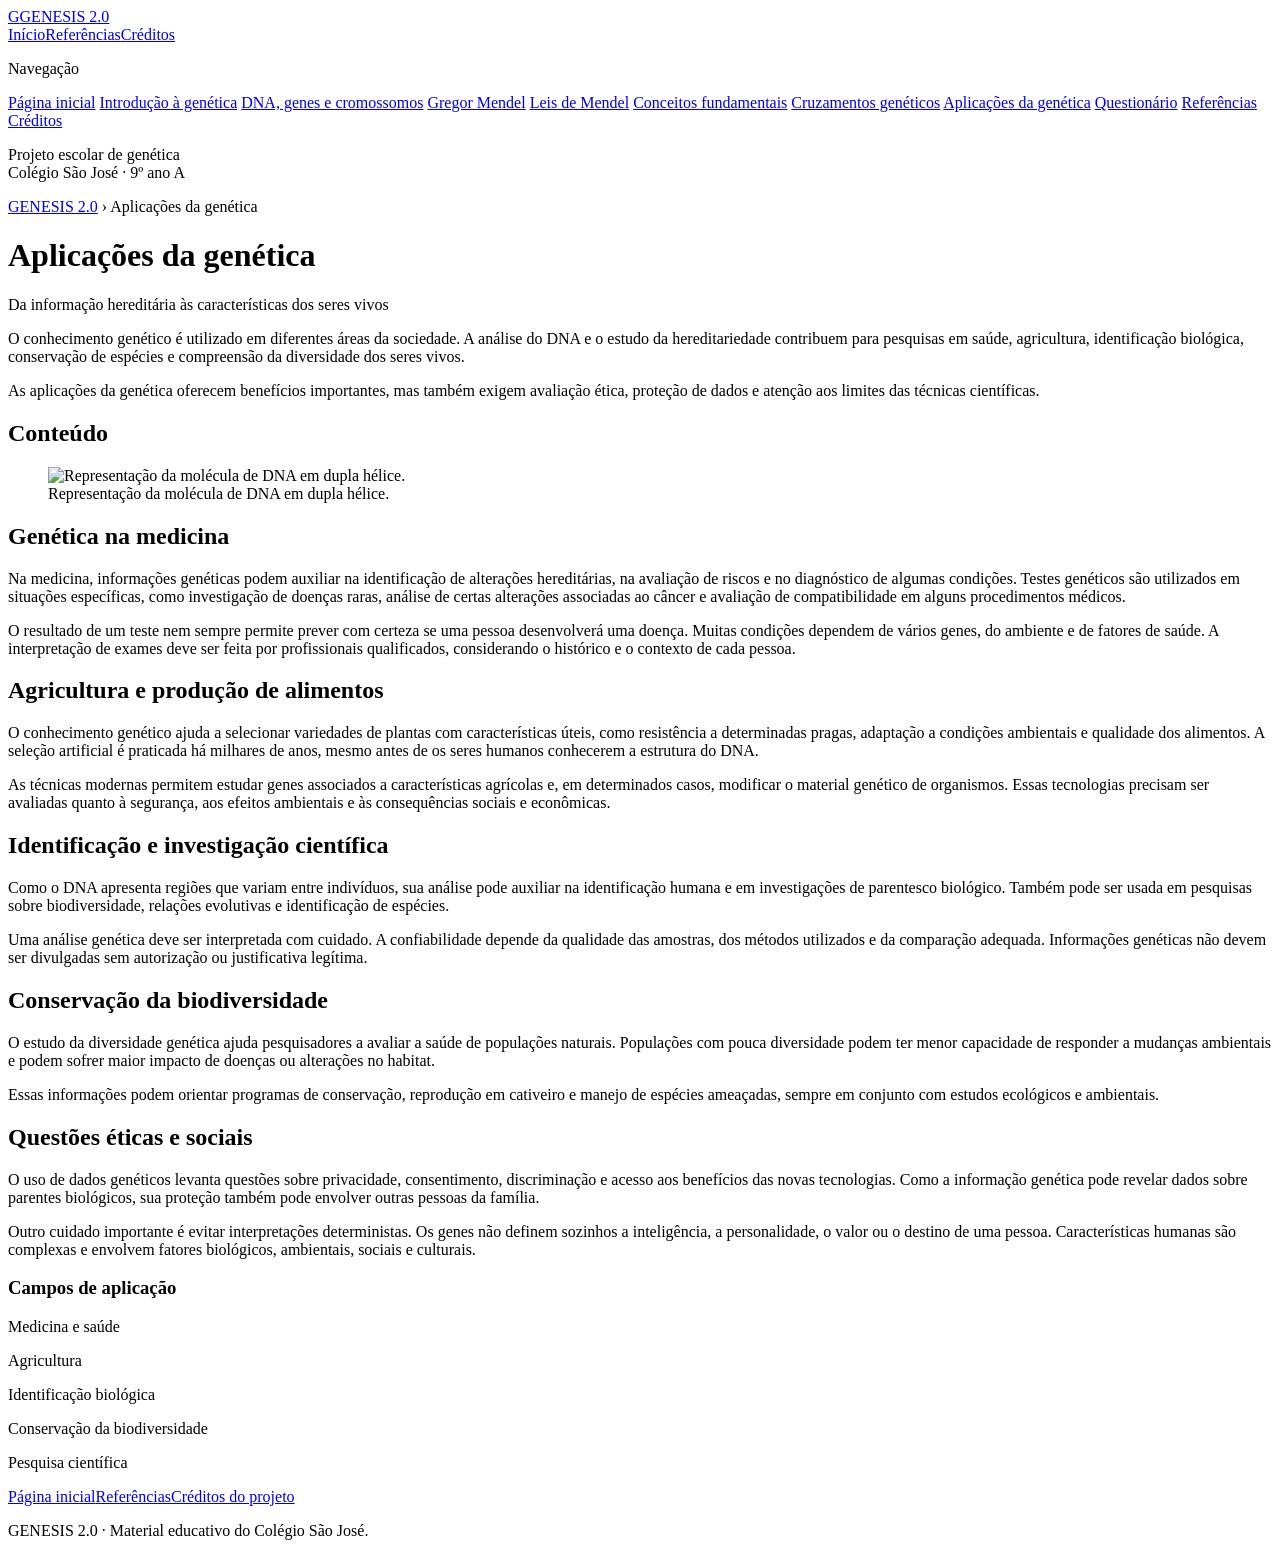
==== aplicacoes.html @ a6f17066 "Add files via upload" ====
<!doctype html>
<html lang="pt-BR">
<head>
<meta charset="utf-8"><meta name="viewport" content="width=device-width, initial-scale=1">
<meta name="description" content="O conhecimento genético é utilizado em diferentes áreas da sociedade. A análise do DNA e o estudo da hereditariedade contribuem para pesquisas em saúd">
<title>Aplicações da genética | GENESIS 2.0</title>
<link rel="stylesheet" href="assets/estilo.css"><script defer src="assets/site.js"></script>
</head>
<body>
<header class="topbar"><a class="brand" href="index.html"><span class="brand-mark">G</span><span>GENESIS 2.0</span></a>
<nav class="toplinks"><a href="index.html">Início</a><a href="referencias.html">Referências</a><a href="creditos.html">Créditos</a></nav></header>
<div class="layout">
<aside class="sidebar"><p class="side-title">Navegação</p><nav class="side-nav"><a href="index.html">Página inicial</a>
<a href="introducao.html">Introdução à genética</a>
<a href="dna.html">DNA, genes e cromossomos</a>
<a href="mendel.html">Gregor Mendel</a>
<a href="leis.html">Leis de Mendel</a>
<a href="conceitos.html">Conceitos fundamentais</a>
<a href="cruzamentos.html">Cruzamentos genéticos</a>
<a href="aplicacoes.html">Aplicações da genética</a>
<a href="quiz.html">Questionário</a>
<a href="referencias.html">Referências</a>
<a href="creditos.html">Créditos</a></nav><p class="side-note">Projeto escolar de genética<br>Colégio São José · 9º ano A</p></aside>
<main>
<div class="crumb"><a href="index.html">GENESIS 2.0</a> › Aplicações da genética</div>
<header class="article-head"><h1>Aplicações da genética</h1><div class="subtitle">Da informação hereditária às características dos seres vivos</div></header>
<p class="intro">O conhecimento genético é utilizado em diferentes áreas da sociedade. A análise do DNA e o estudo da hereditariedade contribuem para pesquisas em saúde, agricultura, identificação biológica, conservação de espécies e compreensão da diversidade dos seres vivos.</p><p class="lead">As aplicações da genética oferecem benefícios importantes, mas também exigem avaliação ética, proteção de dados e atenção aos limites das técnicas científicas.</p>
<div class="toc"><h2>Conteúdo</h2><ol id="toc-list"></ol></div>
<div class="article-grid"><article class="article-body"><figure class="figure"><img src="assets/dna.svg" alt="Representação da molécula de DNA em dupla hélice."><figcaption class="caption">Representação da molécula de DNA em dupla hélice.</figcaption></figure><section><h2 id="secao-1">Genética na medicina</h2><p>Na medicina, informações genéticas podem auxiliar na identificação de alterações hereditárias, na avaliação de riscos e no diagnóstico de algumas condições. Testes genéticos são utilizados em situações específicas, como investigação de doenças raras, análise de certas alterações associadas ao câncer e avaliação de compatibilidade em alguns procedimentos médicos.</p>
<p>O resultado de um teste nem sempre permite prever com certeza se uma pessoa desenvolverá uma doença. Muitas condições dependem de vários genes, do ambiente e de fatores de saúde. A interpretação de exames deve ser feita por profissionais qualificados, considerando o histórico e o contexto de cada pessoa.</p></section>
<section><h2 id="secao-2">Agricultura e produção de alimentos</h2><p>O conhecimento genético ajuda a selecionar variedades de plantas com características úteis, como resistência a determinadas pragas, adaptação a condições ambientais e qualidade dos alimentos. A seleção artificial é praticada há milhares de anos, mesmo antes de os seres humanos conhecerem a estrutura do DNA.</p>
<p>As técnicas modernas permitem estudar genes associados a características agrícolas e, em determinados casos, modificar o material genético de organismos. Essas tecnologias precisam ser avaliadas quanto à segurança, aos efeitos ambientais e às consequências sociais e econômicas.</p></section>
<section><h2 id="secao-3">Identificação e investigação científica</h2><p>Como o DNA apresenta regiões que variam entre indivíduos, sua análise pode auxiliar na identificação humana e em investigações de parentesco biológico. Também pode ser usada em pesquisas sobre biodiversidade, relações evolutivas e identificação de espécies.</p>
<p>Uma análise genética deve ser interpretada com cuidado. A confiabilidade depende da qualidade das amostras, dos métodos utilizados e da comparação adequada. Informações genéticas não devem ser divulgadas sem autorização ou justificativa legítima.</p></section>
<section><h2 id="secao-4">Conservação da biodiversidade</h2><p>O estudo da diversidade genética ajuda pesquisadores a avaliar a saúde de populações naturais. Populações com pouca diversidade podem ter menor capacidade de responder a mudanças ambientais e podem sofrer maior impacto de doenças ou alterações no habitat.</p>
<p>Essas informações podem orientar programas de conservação, reprodução em cativeiro e manejo de espécies ameaçadas, sempre em conjunto com estudos ecológicos e ambientais.</p></section>
<section><h2 id="secao-5">Questões éticas e sociais</h2><p>O uso de dados genéticos levanta questões sobre privacidade, consentimento, discriminação e acesso aos benefícios das novas tecnologias. Como a informação genética pode revelar dados sobre parentes biológicos, sua proteção também pode envolver outras pessoas da família.</p>
<p>Outro cuidado importante é evitar interpretações deterministas. Os genes não definem sozinhos a inteligência, a personalidade, o valor ou o destino de uma pessoa. Características humanas são complexas e envolvem fatores biológicos, ambientais, sociais e culturais.</p></section></article><aside class="infobox"><h3>Campos de aplicação</h3><p>Medicina e saúde</p><p>Agricultura</p><p>Identificação biológica</p><p>Conservação da biodiversidade</p><p>Pesquisa científica</p></aside></div>
<footer class="footer"><a href="index.html">Página inicial</a><a href="referencias.html">Referências</a><a href="creditos.html">Créditos do projeto</a><p>GENESIS 2.0 · Material educativo do Colégio São José.</p></footer>
</main></div>
</body></html>
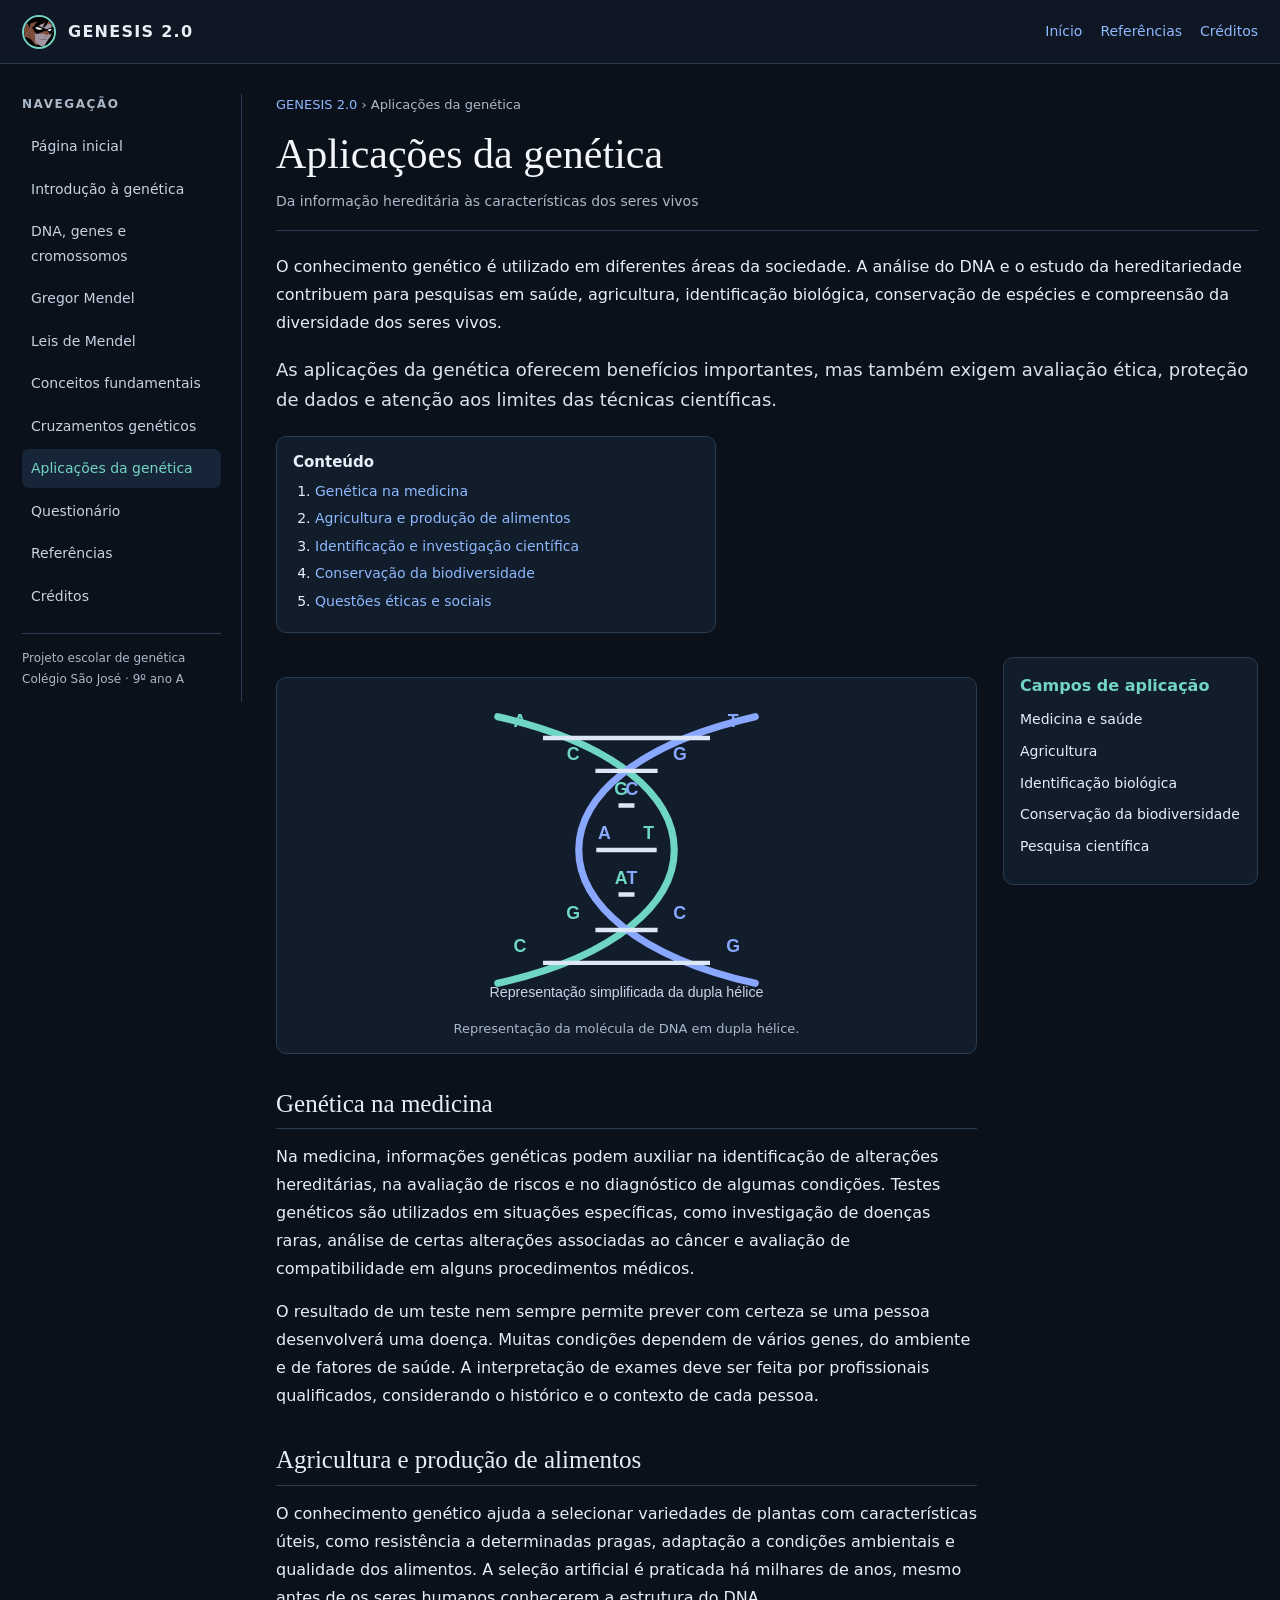
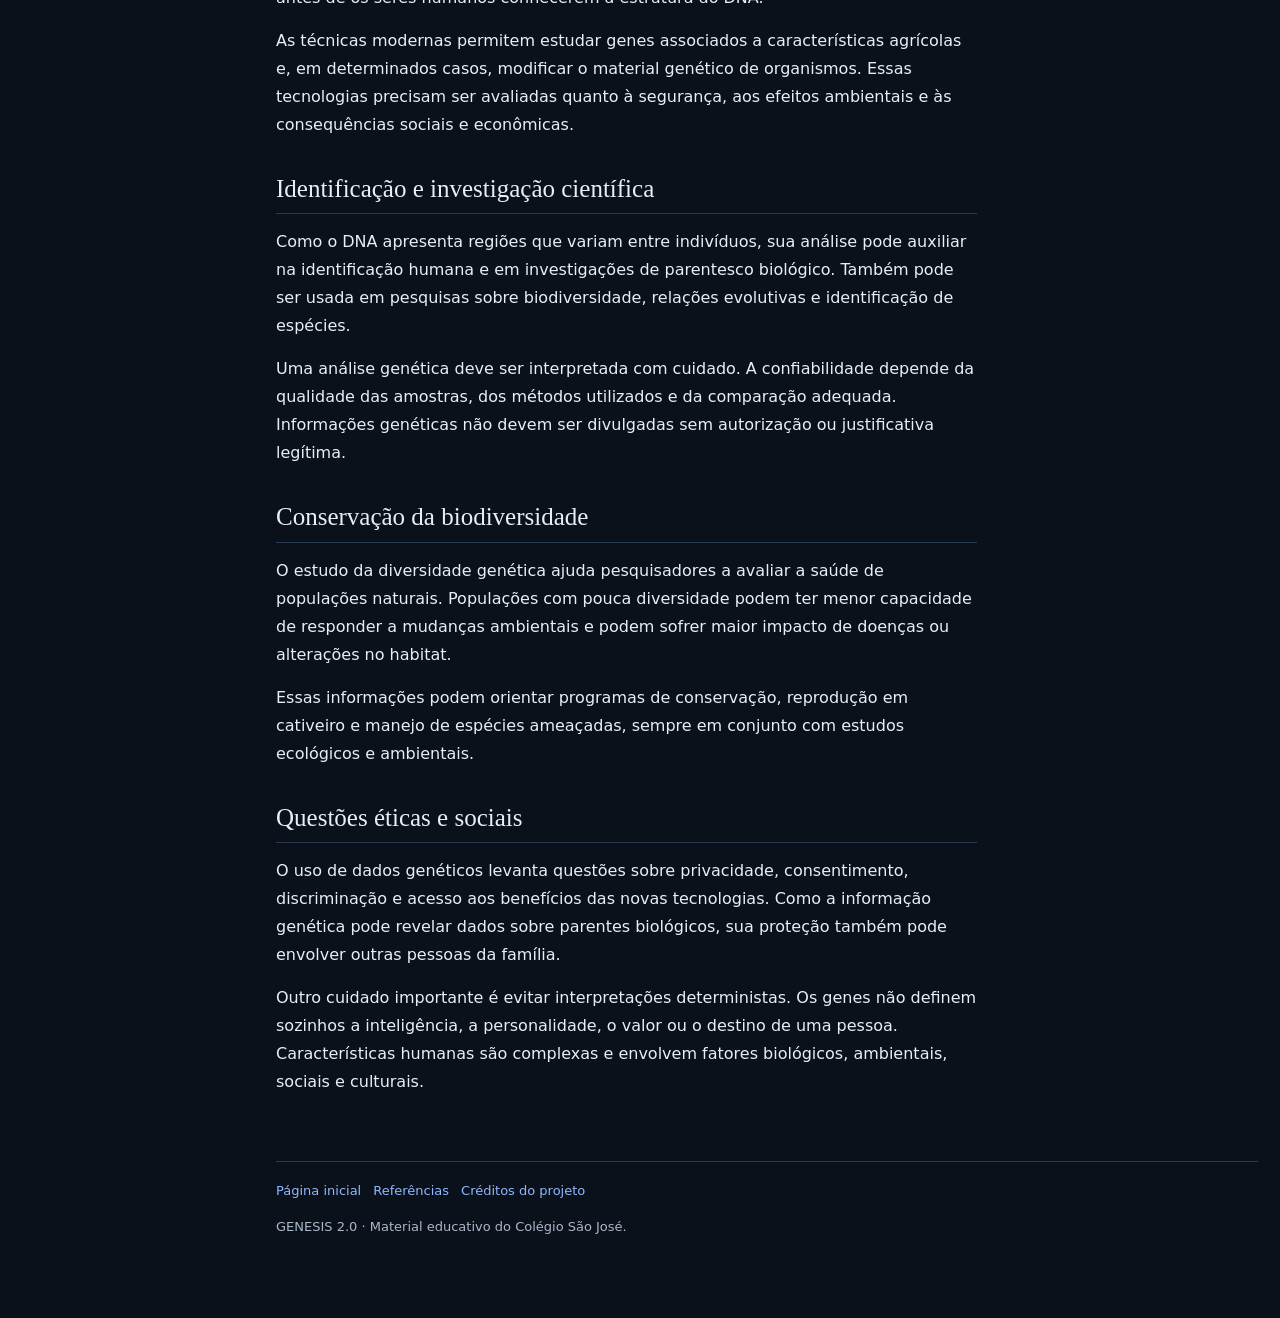
==== commit c9181e31: "Update aplicacoes.html" ====
--- a/aplicacoes.html
+++ b/aplicacoes.html
@@ -7,7 +7,7 @@
 <link rel="stylesheet" href="assets/estilo.css"><script defer src="assets/site.js"></script>
 </head>
 <body>
-<header class="topbar"><a class="brand" href="index.html"><span class="brand-mark">G</span><span>GENESIS 2.0</span></a>
+<header class="topbar"><a class="brand" href="index.html"><img class="brand-mark" src="assets/e7836a322ee1f8ac6fdde45d048c078e.jpg" alt="Logo Genesis 2.0"><span>GENESIS 2.0</span></a>
 <nav class="toplinks"><a href="index.html">Início</a><a href="referencias.html">Referências</a><a href="creditos.html">Créditos</a></nav></header>
 <div class="layout">
 <aside class="sidebar"><p class="side-title">Navegação</p><nav class="side-nav"><a href="index.html">Página inicial</a>
@@ -38,4 +38,4 @@
 <p>Outro cuidado importante é evitar interpretações deterministas. Os genes não definem sozinhos a inteligência, a personalidade, o valor ou o destino de uma pessoa. Características humanas são complexas e envolvem fatores biológicos, ambientais, sociais e culturais.</p></section></article><aside class="infobox"><h3>Campos de aplicação</h3><p>Medicina e saúde</p><p>Agricultura</p><p>Identificação biológica</p><p>Conservação da biodiversidade</p><p>Pesquisa científica</p></aside></div>
 <footer class="footer"><a href="index.html">Página inicial</a><a href="referencias.html">Referências</a><a href="creditos.html">Créditos do projeto</a><p>GENESIS 2.0 · Material educativo do Colégio São José.</p></footer>
 </main></div>
-</body></html>+</body></html>
--- a/assets/estilo.css
+++ b/assets/estilo.css
@@ -0,0 +1,18 @@
+
+:root{--bg:#0b111a;--panel:#111d2b;--panel2:#162538;--text:#e8eef6;--muted:#aab8c9;--line:#2a3c51;--accent:#72d4c2;--link:#8fb8ff;--gold:#e9c66f;--max:1280px}
+*{box-sizing:border-box}html{scroll-behavior:smooth}body{margin:0;background:var(--bg);color:var(--text);font:16px/1.75 system-ui,-apple-system,"Segoe UI",sans-serif}
+a{color:var(--link);text-decoration:none}a:hover{text-decoration:underline;color:#c1d5ff}
+.topbar{height:auto;min-height:64px;border-bottom:1px solid var(--line);background:#0e1723;display:flex;align-items:center;justify-content:space-between;padding:12px max(22px,calc((100vw - var(--max))/2));gap:18px;position:sticky;top:0;z-index:10}
+.brand{display:flex;align-items:center;gap:12px;color:var(--text);font-weight:800;letter-spacing:.08em}.brand-mark{width:34px;height:34px;border:2px solid var(--accent);border-radius:50%;display:grid;place-items:center;color:var(--accent);font-size:18px}.toplinks{display:flex;gap:18px;flex-wrap:wrap;font-size:14px}
+.layout{max-width:var(--max);margin:30px auto;padding:0 22px;display:grid;grid-template-columns:220px minmax(0,1fr);gap:34px}
+.sidebar{border-right:1px solid var(--line);padding-right:20px;align-self:start;position:sticky;top:92px;max-height:calc(100vh - 110px);overflow:auto}.side-title{font-size:12px;text-transform:uppercase;letter-spacing:.13em;color:var(--muted);font-weight:800;margin:0 0 12px}.side-nav{display:grid;gap:4px}.side-nav a{display:block;padding:7px 9px;border-radius:7px;color:#c5d2e2;font-size:14px}.side-nav a.active,.side-nav a:hover{background:var(--panel2);color:var(--accent);text-decoration:none}.side-note{border-top:1px solid var(--line);margin-top:18px;padding-top:14px;color:var(--muted);font-size:12px}
+main{min-width:0}.crumb{font-size:13px;color:var(--muted);margin-bottom:12px}.article-head{border-bottom:1px solid var(--line);padding-bottom:16px;margin-bottom:22px}.article-head h1{font:500 clamp(30px,4vw,42px)/1.2 Georgia,serif;margin:0 0 10px;color:#f3f6fb}.subtitle{color:var(--muted);font-size:14px}.lead{font-size:18px;line-height:1.7;color:#d8e3ef}.intro{font-size:16px}
+.article-grid{display:grid;grid-template-columns:minmax(0,1fr) 255px;gap:26px;align-items:start}.article-body{min-width:0}.article-body h2{font:500 25px/1.3 Georgia,serif;border-bottom:1px solid var(--line);padding-bottom:8px;margin:34px 0 14px;scroll-margin-top:95px}.article-body h3{font-size:18px;margin:22px 0 8px;color:#dce7f4}.article-body p{margin:0 0 15px}.article-body ul{padding-left:24px}.article-body li{margin:7px 0}.toc,.infobox,.side-card{background:var(--panel);border:1px solid var(--line);border-radius:10px;padding:16px}.toc{margin:20px 0 24px;max-width:440px}.toc h2{font:700 15px system-ui;border:0;margin:0 0 8px;padding:0}.toc ol{margin:0;padding-left:22px;font-size:14px}.toc li{margin:3px 0}.infobox{font-size:14px;line-height:1.55}.infobox img{width:100%;display:block;border-radius:7px;margin-bottom:10px}.infobox h3{margin:0 0 10px;color:var(--accent);font-size:16px}.infobox p{margin:0 0 10px}.infobox .small{font-size:12px;color:var(--muted)}
+.figure{margin:20px 0;background:var(--panel);border:1px solid var(--line);padding:12px;border-radius:10px}.figure img{display:block;width:100%;height:auto;border-radius:6px}.caption{font-size:13px;color:var(--muted);text-align:center;margin:8px 0 0!important}
+.topic-list{list-style:none;padding:0!important;display:grid;grid-template-columns:1fr 1fr;gap:8px}.topic-list li{background:var(--panel);border:1px solid var(--line);border-radius:8px;padding:11px 13px;margin:0}
+.punnett{display:grid;grid-template-columns:repeat(3,minmax(70px,1fr));max-width:380px;margin:18px auto;border:1px solid var(--line);border-radius:8px;overflow:hidden}.punnett-cell{background:var(--panel);padding:15px;text-align:center;border:1px solid var(--line);font-weight:700;font-size:20px}.punnett-cell.head{background:var(--panel2);color:var(--accent);font-size:15px}
+.quiz{display:grid;gap:18px}.question{padding:17px;background:var(--panel);border:1px solid var(--line);border-radius:10px}.question p{margin:0 0 10px}.question label{display:block;padding:5px 0;color:#d2deec}.question input{accent-color:var(--accent);margin-right:8px}.feedback{font-size:14px;color:var(--gold);margin-top:8px!important}.button{background:var(--accent);color:#07151b;border:0;border-radius:7px;padding:11px 16px;font-weight:800;cursor:pointer;margin:4px 7px 4px 0}.button.secondary{background:var(--panel2);color:var(--text);border:1px solid var(--line)}.result{font-size:18px;font-weight:700;margin-top:10px}
+.references{list-style:disc}.references a{overflow-wrap:anywhere}.credits-box{background:var(--panel);border:1px solid var(--line);border-left:4px solid var(--accent);padding:18px 20px;border-radius:8px}.credits-box p{margin:5px 0}
+.footer{border-top:1px solid var(--line);margin-top:50px;padding:18px 0 36px;color:var(--muted);font-size:13px}.footer a{margin-right:12px}
+@media(max-width:900px){.layout{grid-template-columns:1fr;gap:18px;margin-top:18px}.sidebar{position:static;max-height:none;border-right:0;border-bottom:1px solid var(--line);padding:0 0 14px}.side-nav{grid-template-columns:repeat(2,minmax(0,1fr))}.side-note{display:none}.article-grid{grid-template-columns:1fr}.infobox{order:-1;max-width:500px}.topbar{position:static;align-items:flex-start;flex-direction:column}.topic-list{grid-template-columns:1fr}}
+@media(max-width:520px){.layout{padding:0 14px}.topbar{padding:12px 14px}.side-nav{grid-template-columns:1fr 1fr}.article-head h1{font-size:31px}.lead{font-size:16px}.punnett-cell{padding:11px 5px}}
